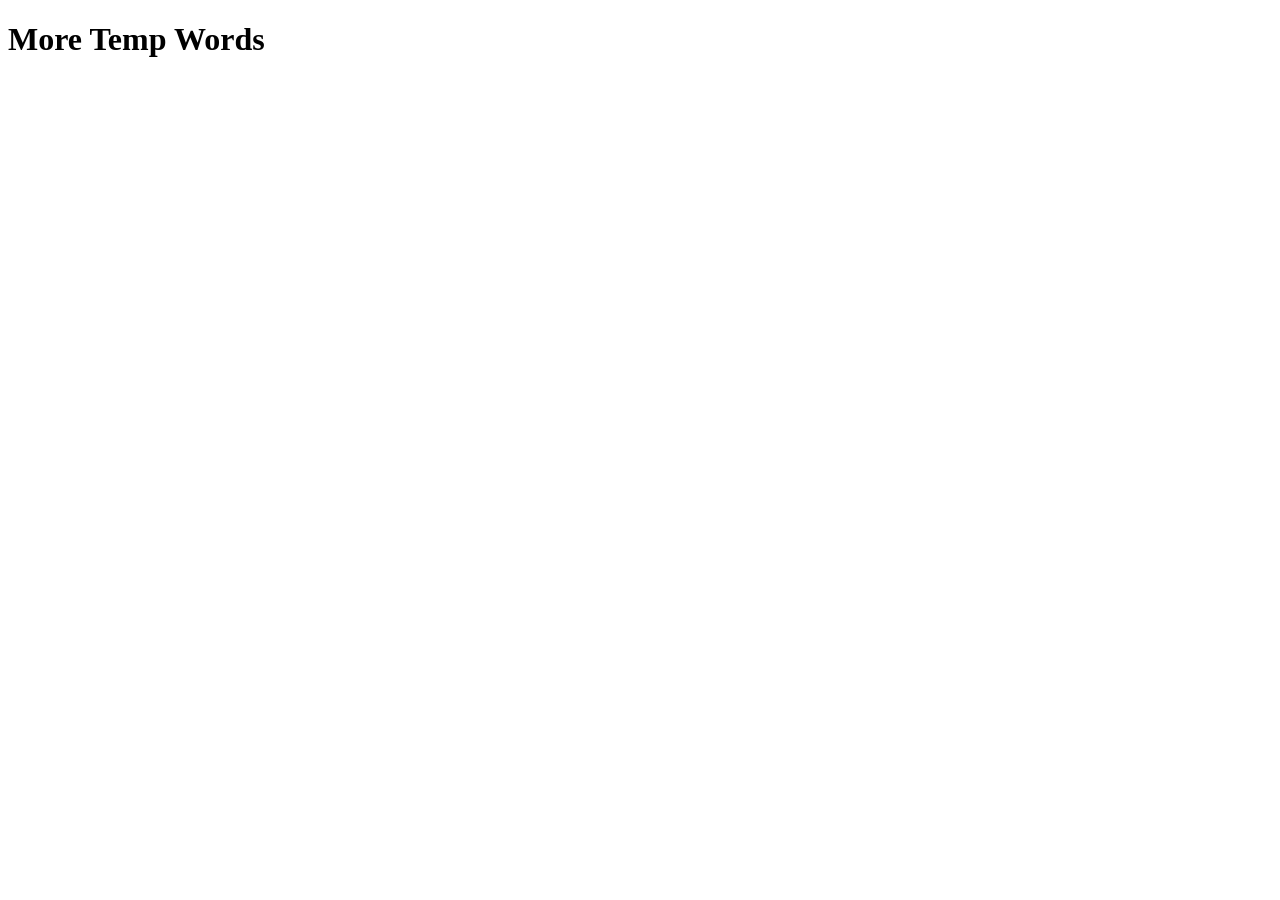
==== budget.html @ 3704514d "Repo Start" ====
<!DOCTYPE html>
<html>
    <head>
        <title> Temp Words </title>
    </head>

    <!-- We Will normalize the styles later i guess we should probbaly do it sooner than later -->
    <style>
    </style>
    
    <body>
        <h1> More Temp Words </h1>
    </body>
</html>
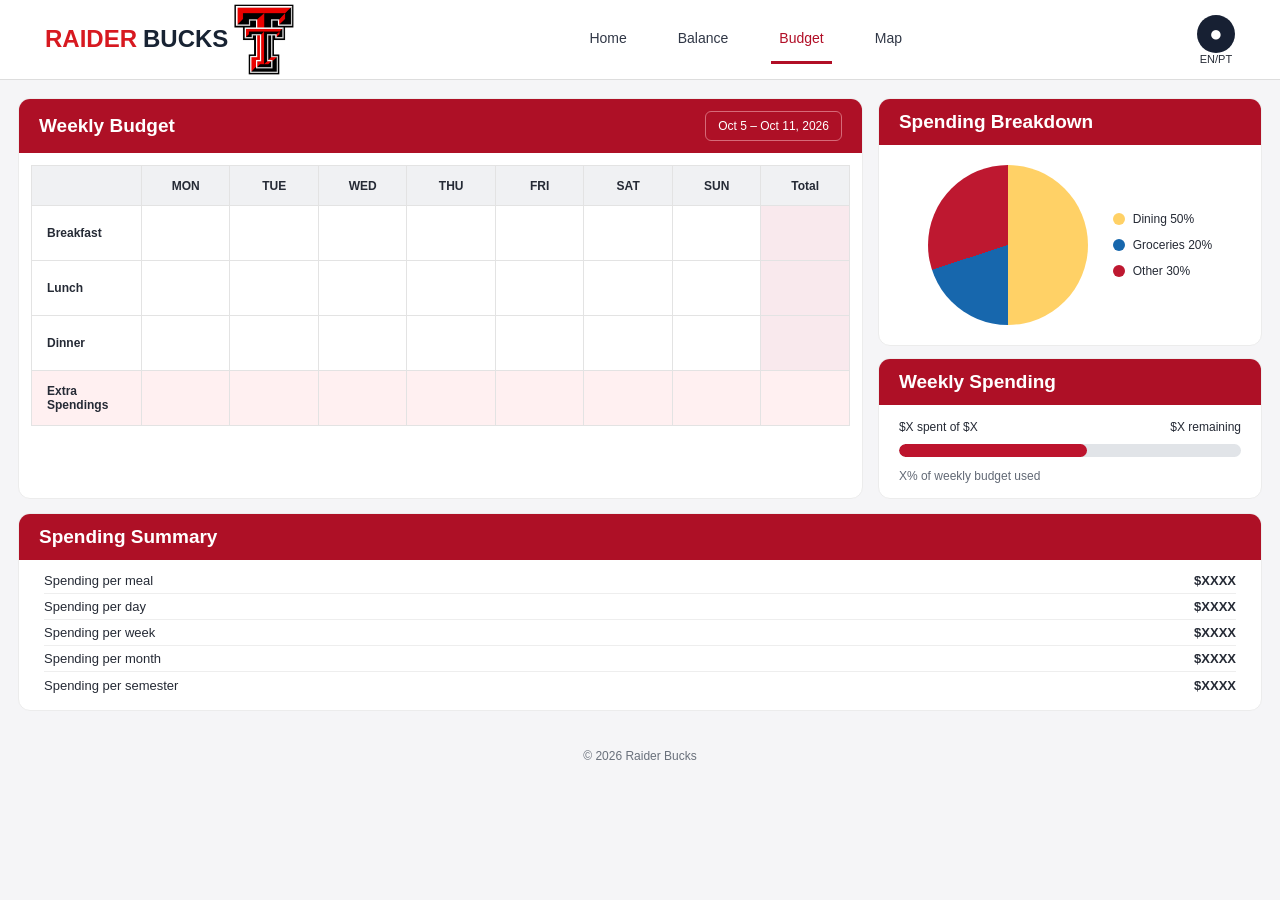
==== commit 4357586a: "Implement Budget page with HTML and CSS" ====
--- a/budget.html
+++ b/budget.html
@@ -1,14 +1,259 @@
 <!DOCTYPE html>
-<html>
-    <head>
-        <title> Temp Words </title>
-    </head>
-
-    <!-- We Will normalize the styles later i guess we should probbaly do it sooner than later -->
-    <style>
-    </style>
-    
-    <body>
-        <h1> More Temp Words </h1>
-    </body>
+<html lang="en">
+
+<head>
+    <meta charset="UTF-8">
+    <meta name="viewport"
+          content="width=device-width, initial-scale=1.0">
+
+    <title>Raider Bucks - Budget</title>
+
+    <link rel="stylesheet" href="css/styles.css">
+</head>
+
+<body>
+
+    <!-- HEADER -->
+    <header class="header">
+
+        <div class="logo">
+            <span class="raider">RAIDER</span>
+            <span class="bucks">BUCKS</span>
+            <img src="images/logo.png" alt="Raider Bucks Logo" width="60">
+        </div>
+
+        <!-- NAVIGATION -->
+        <nav aria-label="Main navigation">
+
+            <a href="home.html">Home</a>
+
+            <a href="balance.html">Balance</a>
+
+            <a href="budget.html"
+               class="active"
+               aria-current="page">Budget</a>
+
+            <a href="map.html">Map</a>
+
+        </nav>
+
+        <div class="profile">
+            <a href="settings.html"
+               aria-label="Profile and settings">
+                <span class="profile-icon">●</span>
+            </a>
+            <span>EN/PT</span>
+        </div>
+
+    </header>
+
+    <!-- MAIN CONTENT -->
+    <main class="container">
+
+        <div class="top-grid">
+
+            <!-- WEEKLY BUDGET -->
+            <section class="card weekly-budget">
+
+                <div class="card-header">
+                    <h1>Weekly Budget</h1>
+                    <span class="date">
+                        Oct 5 – Oct 11, 2026
+                    </span>
+                </div>
+
+                <div class="table-container">
+
+                    <table>
+
+                        <thead>
+                            <tr>
+                                <th scope="col"></th>
+                                <th scope="col">MON</th>
+                                <th scope="col">TUE</th>
+                                <th scope="col">WED</th>
+                                <th scope="col">THU</th>
+                                <th scope="col">FRI</th>
+                                <th scope="col">SAT</th>
+                                <th scope="col">SUN</th>
+                                <th scope="col">Total</th>
+                            </tr>
+                        </thead>
+
+                        <tbody>
+
+                            <tr>
+                                <th scope="row">Breakfast</th>
+                                <td></td>
+                                <td></td>
+                                <td></td>
+                                <td></td>
+                                <td></td>
+                                <td></td>
+                                <td></td>
+                                <td class="total"></td>
+                            </tr>
+
+                            <tr>
+                                <th scope="row">Lunch</th>
+                                <td></td>
+                                <td></td>
+                                <td></td>
+                                <td></td>
+                                <td></td>
+                                <td></td>
+                                <td></td>
+                                <td class="total"></td>
+                            </tr>
+
+                            <tr>
+                                <th scope="row">Dinner</th>
+                                <td></td>
+                                <td></td>
+                                <td></td>
+                                <td></td>
+                                <td></td>
+                                <td></td>
+                                <td></td>
+                                <td class="total"></td>
+                            </tr>
+
+                            <tr class="extra">
+                                <th scope="row">
+                                    Extra<br>Spendings
+                                </th>
+                                <td></td>
+                                <td></td>
+                                <td></td>
+                                <td></td>
+                                <td></td>
+                                <td></td>
+                                <td></td>
+                                <td class="total"></td>
+                            </tr>
+
+                        </tbody>
+
+                    </table>
+
+                </div>
+
+            </section>
+
+            <!-- RIGHT SIDE -->
+            <div class="right-column">
+
+                <!-- SPENDING BREAKDOWN -->
+                <section class="card breakdown">
+
+                    <div class="card-header">
+                        <h2>Spending Breakdown</h2>
+                    </div>
+
+                    <div class="chart-content">
+
+                        <div class="pie-chart"
+                             role="img"
+                             aria-label="Dining 50 percent,
+                             Groceries 20 percent,
+                             Other 30 percent">
+                        </div>
+
+                        <div class="legend">
+
+                            <p>
+                                <span class="dot yellow"></span>
+                                Dining 50%
+                            </p>
+
+                            <p>
+                                <span class="dot blue"></span>
+                                Groceries 20%
+                            </p>
+
+                            <p>
+                                <span class="dot red"></span>
+                                Other 30%
+                            </p>
+
+                        </div>
+
+                    </div>
+
+                </section>
+
+                <!-- WEEKLY SPENDING -->
+                <section class="card spending">
+
+                    <div class="card-header">
+                        <h2>Weekly Spending</h2>
+                    </div>
+
+                    <div class="spending-body">
+
+                        <div class="spending-values">
+                            <span>$X spent of $X</span>
+                            <span>$X remaining</span>
+                        </div>
+
+                        <div class="progress-bar">
+                            <div class="progress"></div>
+                        </div>
+
+                        <p>X% of weekly budget used</p>
+
+                    </div>
+
+                </section>
+
+            </div>
+
+        </div>
+
+        <!-- SPENDING SUMMARY -->
+        <section class="card summary">
+
+            <div class="card-header">
+                <h2>Spending Summary</h2>
+            </div>
+
+            <div class="summary-body">
+
+                <div class="summary-row">
+                    <span>Spending per meal</span>
+                    <strong>$XXXX</strong>
+                </div>
+
+                <div class="summary-row">
+                    <span>Spending per day</span>
+                    <strong>$XXXX</strong>
+                </div>
+
+                <div class="summary-row">
+                    <span>Spending per week</span>
+                    <strong>$XXXX</strong>
+                </div>
+
+                <div class="summary-row">
+                    <span>Spending per month</span>
+                    <strong>$XXXX</strong>
+                </div>
+
+                <div class="summary-row">
+                    <span>Spending per semester</span>
+                    <strong>$XXXX</strong>
+                </div>
+
+            </div>
+
+        </section>
+
+    </main>
+
+    <!-- FOOTER -->
+    <footer class="footer">
+        <p>© 2026 Raider Bucks</p>
+    </footer>
+
+</body>
 </html>
--- a/css/styles.css
+++ b/css/styles.css
@@ -0,0 +1,386 @@
+/* GENERAL STYLES */
+
+* {
+    margin: 0;
+    padding: 0;
+    box-sizing: border-box;
+}
+
+body {
+    font-family: Arial, sans-serif;
+    background-color: #f5f5f7;
+    color: #252a35;
+}
+
+/* HEADER */
+
+.header {
+    background-color: white;
+    height: 80px;
+    display: flex;
+    align-items: center;
+    justify-content: space-between;
+    padding: 0 45px;
+    border-bottom: 1px solid #ddd;
+}
+
+.logo {
+    display: flex;
+    align-items: center;
+    gap: 6px;
+    font-size: 24px;
+    font-weight: bold;
+}
+
+.raider {
+    color: #d71920;
+}
+
+.bucks {
+    color: #182333;
+}
+
+.texas-tech {
+    margin-left: 30px;
+    color: #cc1028;
+    font-size: 30px;
+    font-weight: 900;
+    -webkit-text-stroke: 1px black;
+}
+
+.header nav {
+    display: flex;
+    gap: 35px;
+    align-items: center;
+}
+
+.header nav a {
+    text-decoration: none;
+    color: #303746;
+    font-size: 14px;
+    padding: 15px 8px;
+    border-bottom: 3px solid transparent;
+}
+
+.header nav a:hover,
+.header nav a.active {
+    color: #b10e26;
+    border-bottom: 3px solid #b10e26;
+}
+
+.profile {
+    display: flex;
+    flex-direction: column;
+    align-items: center;
+    font-size: 11px;
+}
+
+.profile a {
+    text-decoration: none;
+}
+
+.profile-icon {
+    width: 38px;
+    height: 38px;
+    border-radius: 50%;
+    background-color: #172033;
+    color: white;
+    display: flex;
+    align-items: center;
+    justify-content: center;
+    font-size: 22px;
+}
+
+/* MAIN CONTAINER */
+
+.container {
+    max-width: 1450px;
+    margin: auto;
+    padding: 18px;
+}
+
+/* GRID LAYOUT */
+
+.top-grid {
+    display: grid;
+    grid-template-columns: 2.2fr 1fr;
+    gap: 15px;
+}
+
+.right-column {
+    display: flex;
+    flex-direction: column;
+    gap: 12px;
+}
+
+/* CARDS */
+
+.card {
+    background-color: white;
+    border-radius: 12px;
+    overflow: hidden;
+    border: 1px solid #ececec;
+}
+
+.card-header {
+    background-color: #ae1026;
+    color: white;
+    padding: 12px 20px;
+    display: flex;
+    align-items: center;
+    justify-content: space-between;
+}
+
+.card-header h1,
+.card-header h2 {
+    font-size: 19px;
+    font-weight: bold;
+}
+
+.date {
+    font-size: 12px;
+    border: 1px solid #d66a78;
+    border-radius: 6px;
+    padding: 7px 12px;
+}
+
+/* WEEKLY BUDGET */
+
+.weekly-budget {
+    min-height: 370px;
+}
+
+.table-container {
+    padding: 12px;
+    overflow-x: auto;
+}
+
+table {
+    width: 100%;
+    border-collapse: collapse;
+    table-layout: fixed;
+    font-size: 12px;
+}
+
+th,
+td {
+    border: 1px solid #e3e3e3;
+    text-align: center;
+    height: 55px;
+    padding: 8px;
+}
+
+thead th {
+    background-color: #f0f1f3;
+    height: 40px;
+}
+
+thead th:first-child {
+    width: 110px;
+}
+
+tbody th {
+    text-align: left;
+    padding-left: 15px;
+    background-color: white;
+}
+
+.total {
+    background-color: #f9e9ed;
+}
+
+.extra th,
+.extra td {
+    background-color: #fff0f1;
+}
+
+/* SPENDING BREAKDOWN */
+
+.breakdown {
+    min-height: 220px;
+}
+
+.chart-content {
+    display: flex;
+    align-items: center;
+    justify-content: center;
+    gap: 25px;
+    padding: 20px;
+}
+
+.pie-chart {
+    width: 160px;
+    height: 160px;
+    border-radius: 50%;
+    flex-shrink: 0;
+
+    background: conic-gradient(
+        #ffd166 0% 50%,
+        #1767ad 50% 70%,
+        #be1830 70% 100%
+    );
+}
+
+.legend {
+    display: flex;
+    flex-direction: column;
+    gap: 12px;
+    font-size: 12px;
+}
+
+.legend p {
+    display: flex;
+    align-items: center;
+    gap: 8px;
+    white-space: nowrap;
+}
+
+.dot {
+    width: 12px;
+    height: 12px;
+    display: inline-block;
+    border-radius: 50%;
+}
+
+.yellow {
+    background-color: #ffd166;
+}
+
+.blue {
+    background-color: #1767ad;
+}
+
+.red {
+    background-color: #be1830;
+}
+
+/* WEEKLY SPENDING */
+
+.spending {
+    flex: 1;
+}
+
+.spending-body {
+    padding: 15px 20px;
+}
+
+.spending-values {
+    display: flex;
+    justify-content: space-between;
+    font-size: 12px;
+    margin-bottom: 10px;
+}
+
+.progress-bar {
+    width: 100%;
+    height: 13px;
+    background-color: #e1e4e8;
+    border-radius: 20px;
+    overflow: hidden;
+}
+
+.progress {
+    width: 55%;
+    height: 100%;
+    background-color: #bd142d;
+    border-radius: 20px;
+}
+
+.spending-body p {
+    margin-top: 12px;
+    font-size: 12px;
+    color: #626975;
+}
+
+/* SPENDING SUMMARY */
+
+.summary {
+    margin-top: 14px;
+}
+
+.summary-body {
+    padding: 8px 25px 12px;
+}
+
+.summary-row {
+    display: flex;
+    justify-content: space-between;
+    align-items: center;
+    min-height: 26px;
+    border-bottom: 1px solid #eeeeee;
+    font-size: 13px;
+}
+
+.summary-row:last-child {
+    border-bottom: none;
+}
+
+/* FOOTER */
+
+.footer {
+    text-align: center;
+    padding: 20px;
+    color: #69707b;
+    font-size: 12px;
+}
+
+/* RESPONSIVE DESIGN */
+
+@media (max-width: 900px) {
+
+    .top-grid {
+        grid-template-columns: 1fr;
+    }
+
+    .right-column {
+        display: grid;
+        grid-template-columns: 1fr 1fr;
+    }
+
+    .header {
+        flex-wrap: wrap;
+        height: auto;
+        padding: 15px;
+    }
+}
+
+@media (max-width: 600px) {
+
+    .header {
+        flex-direction: column;
+        gap: 15px;
+    }
+
+    .header nav {
+        flex-wrap: wrap;
+        justify-content: center;
+        gap: 10px;
+    }
+
+    .logo {
+        font-size: 20px;
+    }
+
+    .top-grid {
+        grid-template-columns: 1fr;
+    }
+
+    .right-column {
+        grid-template-columns: 1fr;
+    }
+
+    .chart-content {
+        flex-wrap: wrap;
+    }
+
+    table {
+        min-width: 650px;
+    }
+
+    .card-header h1,
+    .card-header h2 {
+        font-size: 16px;
+    }
+
+    .date {
+        font-size: 10px;
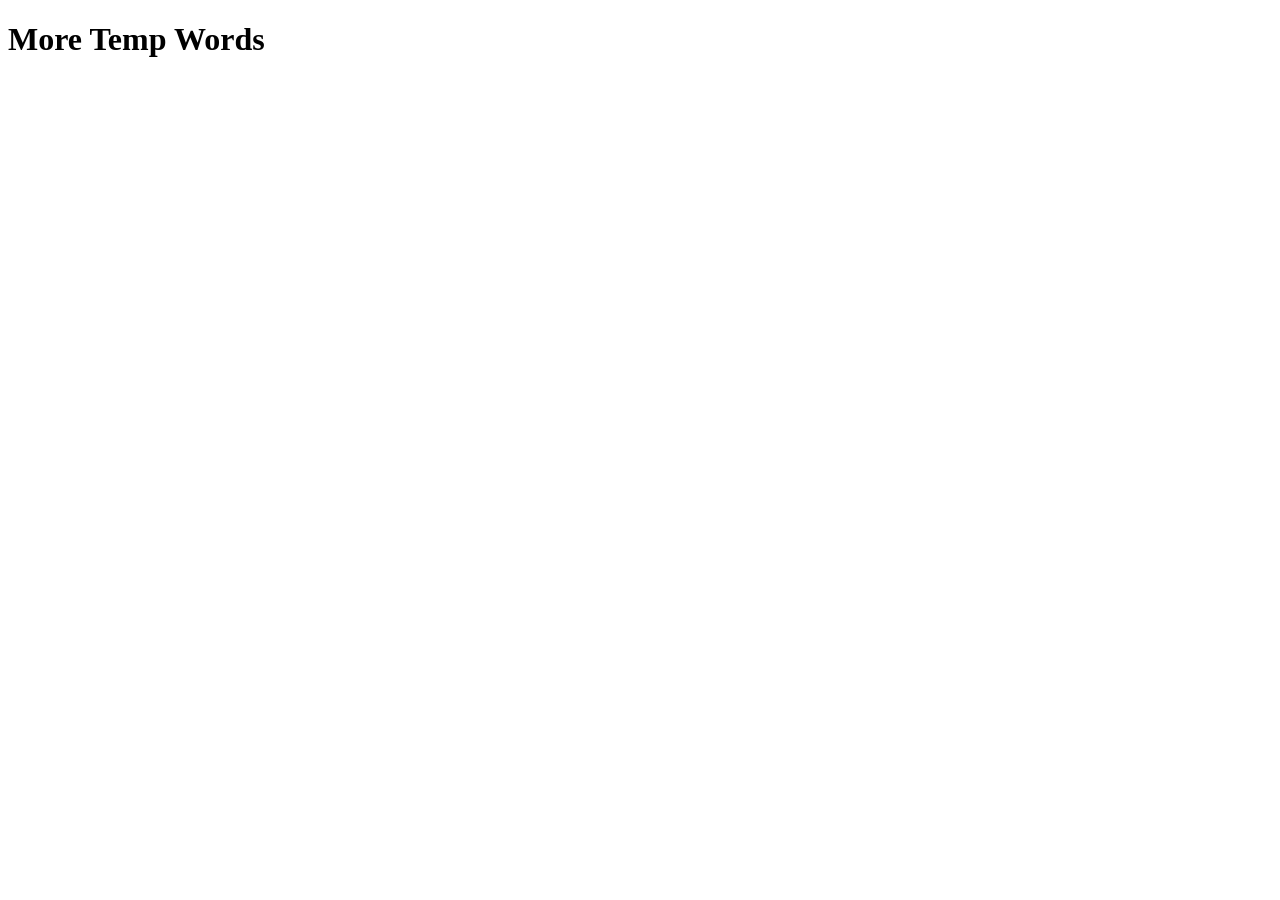
==== commit e1d85e0f: "created branch settings-page" ====
--- a/budget.html
+++ b/budget.html
@@ -1,259 +1,13 @@
 <!DOCTYPE html>
-<html lang="en">
+<html>
+    <head>
+        <title> Temp Words </title>
+    </head>
 
-<head>
-    <meta charset="UTF-8">
-    <meta name="viewport"
-          content="width=device-width, initial-scale=1.0">
-
-    <title>Raider Bucks - Budget</title>
-
-    <link rel="stylesheet" href="css/styles.css">
-</head>
-
-<body>
-
-    <!-- HEADER -->
-    <header class="header">
-
-        <div class="logo">
-            <span class="raider">RAIDER</span>
-            <span class="bucks">BUCKS</span>
-            <img src="images/logo.png" alt="Raider Bucks Logo" width="60">
-        </div>
-
-        <!-- NAVIGATION -->
-        <nav aria-label="Main navigation">
-
-            <a href="home.html">Home</a>
-
-            <a href="balance.html">Balance</a>
-
-            <a href="budget.html"
-               class="active"
-               aria-current="page">Budget</a>
-
-            <a href="map.html">Map</a>
-
-        </nav>
-
-        <div class="profile">
-            <a href="settings.html"
-               aria-label="Profile and settings">
-                <span class="profile-icon">●</span>
-            </a>
-            <span>EN/PT</span>
-        </div>
-
-    </header>
-
-    <!-- MAIN CONTENT -->
-    <main class="container">
-
-        <div class="top-grid">
-
-            <!-- WEEKLY BUDGET -->
-            <section class="card weekly-budget">
-
-                <div class="card-header">
-                    <h1>Weekly Budget</h1>
-                    <span class="date">
-                        Oct 5 – Oct 11, 2026
-                    </span>
-                </div>
-
-                <div class="table-container">
-
-                    <table>
-
-                        <thead>
-                            <tr>
-                                <th scope="col"></th>
-                                <th scope="col">MON</th>
-                                <th scope="col">TUE</th>
-                                <th scope="col">WED</th>
-                                <th scope="col">THU</th>
-                                <th scope="col">FRI</th>
-                                <th scope="col">SAT</th>
-                                <th scope="col">SUN</th>
-                                <th scope="col">Total</th>
-                            </tr>
-                        </thead>
-
-                        <tbody>
-
-                            <tr>
-                                <th scope="row">Breakfast</th>
-                                <td></td>
-                                <td></td>
-                                <td></td>
-                                <td></td>
-                                <td></td>
-                                <td></td>
-                                <td></td>
-                                <td class="total"></td>
-                            </tr>
-
-                            <tr>
-                                <th scope="row">Lunch</th>
-                                <td></td>
-                                <td></td>
-                                <td></td>
-                                <td></td>
-                                <td></td>
-                                <td></td>
-                                <td></td>
-                                <td class="total"></td>
-                            </tr>
-
-                            <tr>
-                                <th scope="row">Dinner</th>
-                                <td></td>
-                                <td></td>
-                                <td></td>
-                                <td></td>
-                                <td></td>
-                                <td></td>
-                                <td></td>
-                                <td class="total"></td>
-                            </tr>
-
-                            <tr class="extra">
-                                <th scope="row">
-                                    Extra<br>Spendings
-                                </th>
-                                <td></td>
-                                <td></td>
-                                <td></td>
-                                <td></td>
-                                <td></td>
-                                <td></td>
-                                <td></td>
-                                <td class="total"></td>
-                            </tr>
-
-                        </tbody>
-
-                    </table>
-
-                </div>
-
-            </section>
-
-            <!-- RIGHT SIDE -->
-            <div class="right-column">
-
-                <!-- SPENDING BREAKDOWN -->
-                <section class="card breakdown">
-
-                    <div class="card-header">
-                        <h2>Spending Breakdown</h2>
-                    </div>
-
-                    <div class="chart-content">
-
-                        <div class="pie-chart"
-                             role="img"
-                             aria-label="Dining 50 percent,
-                             Groceries 20 percent,
-                             Other 30 percent">
-                        </div>
-
-                        <div class="legend">
-
-                            <p>
-                                <span class="dot yellow"></span>
-                                Dining 50%
-                            </p>
-
-                            <p>
-                                <span class="dot blue"></span>
-                                Groceries 20%
-                            </p>
-
-                            <p>
-                                <span class="dot red"></span>
-                                Other 30%
-                            </p>
-
-                        </div>
-
-                    </div>
-
-                </section>
-
-                <!-- WEEKLY SPENDING -->
-                <section class="card spending">
-
-                    <div class="card-header">
-                        <h2>Weekly Spending</h2>
-                    </div>
-
-                    <div class="spending-body">
-
-                        <div class="spending-values">
-                            <span>$X spent of $X</span>
-                            <span>$X remaining</span>
-                        </div>
-
-                        <div class="progress-bar">
-                            <div class="progress"></div>
-                        </div>
-
-                        <p>X% of weekly budget used</p>
-
-                    </div>
-
-                </section>
-
-            </div>
-
-        </div>
-
-        <!-- SPENDING SUMMARY -->
-        <section class="card summary">
-
-            <div class="card-header">
-                <h2>Spending Summary</h2>
-            </div>
-
-            <div class="summary-body">
-
-                <div class="summary-row">
-                    <span>Spending per meal</span>
-                    <strong>$XXXX</strong>
-                </div>
-
-                <div class="summary-row">
-                    <span>Spending per day</span>
-                    <strong>$XXXX</strong>
-                </div>
-
-                <div class="summary-row">
-                    <span>Spending per week</span>
-                    <strong>$XXXX</strong>
-                </div>
-
-                <div class="summary-row">
-                    <span>Spending per month</span>
-                    <strong>$XXXX</strong>
-                </div>
-
-                <div class="summary-row">
-                    <span>Spending per semester</span>
-                    <strong>$XXXX</strong>
-                </div>
-
-            </div>
-
-        </section>
-
-    </main>
-
-    <!-- FOOTER -->
-    <footer class="footer">
-        <p>© 2026 Raider Bucks</p>
-    </footer>
-
-</body>
+    <!-- We Will normalize the styles later i guess we should probbaly do it sooner than later -->
+    <link rel="stylesheet" href="raiderstyle.css">
+    
+    <body>
+        <h1> More Temp Words </h1>
+    </body>
 </html>
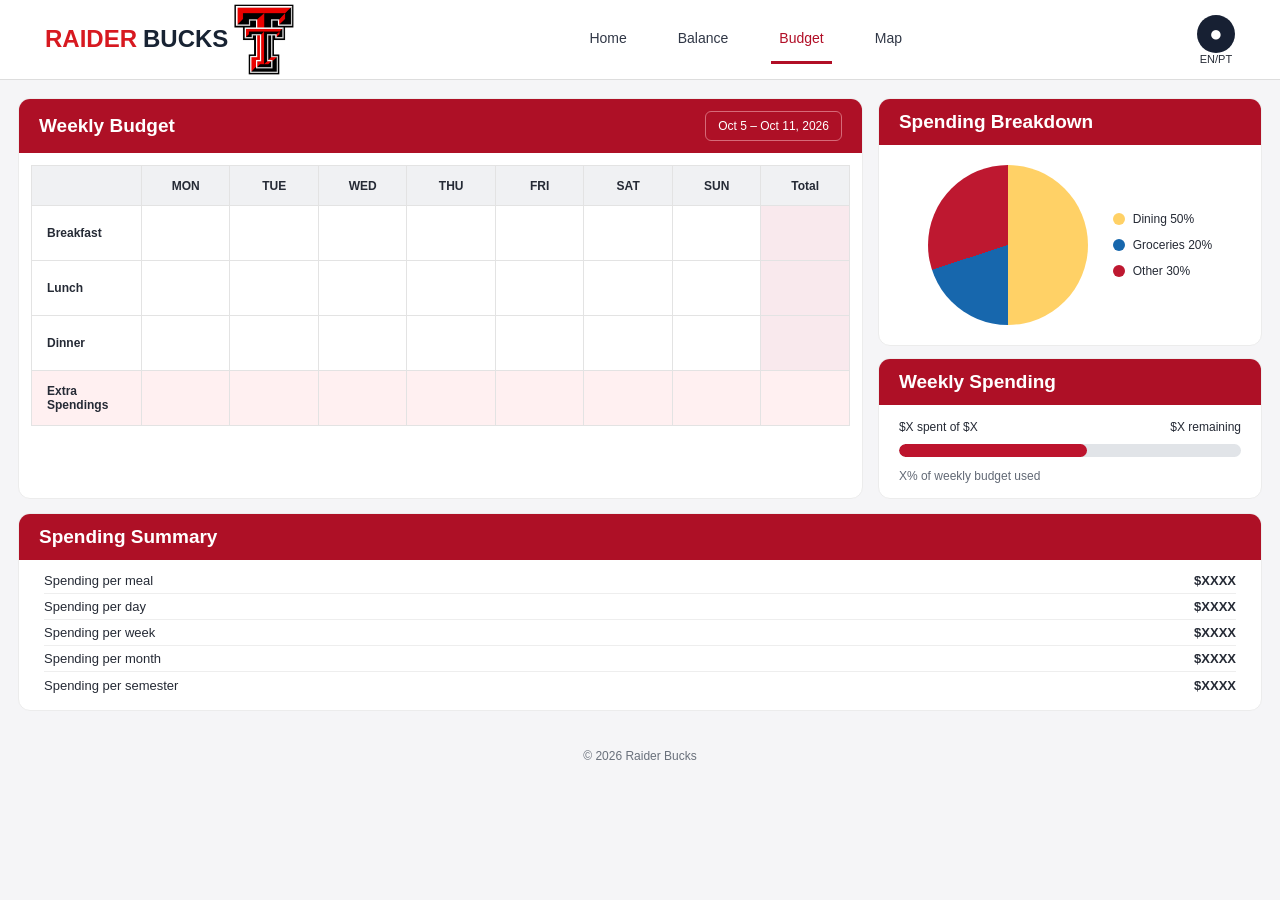
==== commit 9d267dba: "Merge pull request #2 from Ashie2607/rafael-page Implement Budget page with HTML and CSS" ====
--- a/budget.html
+++ b/budget.html
@@ -1,13 +1,259 @@
 <!DOCTYPE html>
-<html>
-    <head>
-        <title> Temp Words </title>
-    </head>
-
-    <!-- We Will normalize the styles later i guess we should probbaly do it sooner than later -->
-    <link rel="stylesheet" href="raiderstyle.css">
-    
-    <body>
-        <h1> More Temp Words </h1>
-    </body>
+<html lang="en">
+
+<head>
+    <meta charset="UTF-8">
+    <meta name="viewport"
+          content="width=device-width, initial-scale=1.0">
+
+    <title>Raider Bucks - Budget</title>
+
+    <link rel="stylesheet" href="css/styles.css">
+</head>
+
+<body>
+
+    <!-- HEADER -->
+    <header class="header">
+
+        <div class="logo">
+            <span class="raider">RAIDER</span>
+            <span class="bucks">BUCKS</span>
+            <img src="images/logo.png" alt="Raider Bucks Logo" width="60">
+        </div>
+
+        <!-- NAVIGATION -->
+        <nav aria-label="Main navigation">
+
+            <a href="home.html">Home</a>
+
+            <a href="balance.html">Balance</a>
+
+            <a href="budget.html"
+               class="active"
+               aria-current="page">Budget</a>
+
+            <a href="map.html">Map</a>
+
+        </nav>
+
+        <div class="profile">
+            <a href="settings.html"
+               aria-label="Profile and settings">
+                <span class="profile-icon">●</span>
+            </a>
+            <span>EN/PT</span>
+        </div>
+
+    </header>
+
+    <!-- MAIN CONTENT -->
+    <main class="container">
+
+        <div class="top-grid">
+
+            <!-- WEEKLY BUDGET -->
+            <section class="card weekly-budget">
+
+                <div class="card-header">
+                    <h1>Weekly Budget</h1>
+                    <span class="date">
+                        Oct 5 – Oct 11, 2026
+                    </span>
+                </div>
+
+                <div class="table-container">
+
+                    <table>
+
+                        <thead>
+                            <tr>
+                                <th scope="col"></th>
+                                <th scope="col">MON</th>
+                                <th scope="col">TUE</th>
+                                <th scope="col">WED</th>
+                                <th scope="col">THU</th>
+                                <th scope="col">FRI</th>
+                                <th scope="col">SAT</th>
+                                <th scope="col">SUN</th>
+                                <th scope="col">Total</th>
+                            </tr>
+                        </thead>
+
+                        <tbody>
+
+                            <tr>
+                                <th scope="row">Breakfast</th>
+                                <td></td>
+                                <td></td>
+                                <td></td>
+                                <td></td>
+                                <td></td>
+                                <td></td>
+                                <td></td>
+                                <td class="total"></td>
+                            </tr>
+
+                            <tr>
+                                <th scope="row">Lunch</th>
+                                <td></td>
+                                <td></td>
+                                <td></td>
+                                <td></td>
+                                <td></td>
+                                <td></td>
+                                <td></td>
+                                <td class="total"></td>
+                            </tr>
+
+                            <tr>
+                                <th scope="row">Dinner</th>
+                                <td></td>
+                                <td></td>
+                                <td></td>
+                                <td></td>
+                                <td></td>
+                                <td></td>
+                                <td></td>
+                                <td class="total"></td>
+                            </tr>
+
+                            <tr class="extra">
+                                <th scope="row">
+                                    Extra<br>Spendings
+                                </th>
+                                <td></td>
+                                <td></td>
+                                <td></td>
+                                <td></td>
+                                <td></td>
+                                <td></td>
+                                <td></td>
+                                <td class="total"></td>
+                            </tr>
+
+                        </tbody>
+
+                    </table>
+
+                </div>
+
+            </section>
+
+            <!-- RIGHT SIDE -->
+            <div class="right-column">
+
+                <!-- SPENDING BREAKDOWN -->
+                <section class="card breakdown">
+
+                    <div class="card-header">
+                        <h2>Spending Breakdown</h2>
+                    </div>
+
+                    <div class="chart-content">
+
+                        <div class="pie-chart"
+                             role="img"
+                             aria-label="Dining 50 percent,
+                             Groceries 20 percent,
+                             Other 30 percent">
+                        </div>
+
+                        <div class="legend">
+
+                            <p>
+                                <span class="dot yellow"></span>
+                                Dining 50%
+                            </p>
+
+                            <p>
+                                <span class="dot blue"></span>
+                                Groceries 20%
+                            </p>
+
+                            <p>
+                                <span class="dot red"></span>
+                                Other 30%
+                            </p>
+
+                        </div>
+
+                    </div>
+
+                </section>
+
+                <!-- WEEKLY SPENDING -->
+                <section class="card spending">
+
+                    <div class="card-header">
+                        <h2>Weekly Spending</h2>
+                    </div>
+
+                    <div class="spending-body">
+
+                        <div class="spending-values">
+                            <span>$X spent of $X</span>
+                            <span>$X remaining</span>
+                        </div>
+
+                        <div class="progress-bar">
+                            <div class="progress"></div>
+                        </div>
+
+                        <p>X% of weekly budget used</p>
+
+                    </div>
+
+                </section>
+
+            </div>
+
+        </div>
+
+        <!-- SPENDING SUMMARY -->
+        <section class="card summary">
+
+            <div class="card-header">
+                <h2>Spending Summary</h2>
+            </div>
+
+            <div class="summary-body">
+
+                <div class="summary-row">
+                    <span>Spending per meal</span>
+                    <strong>$XXXX</strong>
+                </div>
+
+                <div class="summary-row">
+                    <span>Spending per day</span>
+                    <strong>$XXXX</strong>
+                </div>
+
+                <div class="summary-row">
+                    <span>Spending per week</span>
+                    <strong>$XXXX</strong>
+                </div>
+
+                <div class="summary-row">
+                    <span>Spending per month</span>
+                    <strong>$XXXX</strong>
+                </div>
+
+                <div class="summary-row">
+                    <span>Spending per semester</span>
+                    <strong>$XXXX</strong>
+                </div>
+
+            </div>
+
+        </section>
+
+    </main>
+
+    <!-- FOOTER -->
+    <footer class="footer">
+        <p>© 2026 Raider Bucks</p>
+    </footer>
+
+</body>
 </html>
--- a/css/styles.css
+++ b/css/styles.css
@@ -0,0 +1,386 @@
+/* GENERAL STYLES */
+
+* {
+    margin: 0;
+    padding: 0;
+    box-sizing: border-box;
+}
+
+body {
+    font-family: Arial, sans-serif;
+    background-color: #f5f5f7;
+    color: #252a35;
+}
+
+/* HEADER */
+
+.header {
+    background-color: white;
+    height: 80px;
+    display: flex;
+    align-items: center;
+    justify-content: space-between;
+    padding: 0 45px;
+    border-bottom: 1px solid #ddd;
+}
+
+.logo {
+    display: flex;
+    align-items: center;
+    gap: 6px;
+    font-size: 24px;
+    font-weight: bold;
+}
+
+.raider {
+    color: #d71920;
+}
+
+.bucks {
+    color: #182333;
+}
+
+.texas-tech {
+    margin-left: 30px;
+    color: #cc1028;
+    font-size: 30px;
+    font-weight: 900;
+    -webkit-text-stroke: 1px black;
+}
+
+.header nav {
+    display: flex;
+    gap: 35px;
+    align-items: center;
+}
+
+.header nav a {
+    text-decoration: none;
+    color: #303746;
+    font-size: 14px;
+    padding: 15px 8px;
+    border-bottom: 3px solid transparent;
+}
+
+.header nav a:hover,
+.header nav a.active {
+    color: #b10e26;
+    border-bottom: 3px solid #b10e26;
+}
+
+.profile {
+    display: flex;
+    flex-direction: column;
+    align-items: center;
+    font-size: 11px;
+}
+
+.profile a {
+    text-decoration: none;
+}
+
+.profile-icon {
+    width: 38px;
+    height: 38px;
+    border-radius: 50%;
+    background-color: #172033;
+    color: white;
+    display: flex;
+    align-items: center;
+    justify-content: center;
+    font-size: 22px;
+}
+
+/* MAIN CONTAINER */
+
+.container {
+    max-width: 1450px;
+    margin: auto;
+    padding: 18px;
+}
+
+/* GRID LAYOUT */
+
+.top-grid {
+    display: grid;
+    grid-template-columns: 2.2fr 1fr;
+    gap: 15px;
+}
+
+.right-column {
+    display: flex;
+    flex-direction: column;
+    gap: 12px;
+}
+
+/* CARDS */
+
+.card {
+    background-color: white;
+    border-radius: 12px;
+    overflow: hidden;
+    border: 1px solid #ececec;
+}
+
+.card-header {
+    background-color: #ae1026;
+    color: white;
+    padding: 12px 20px;
+    display: flex;
+    align-items: center;
+    justify-content: space-between;
+}
+
+.card-header h1,
+.card-header h2 {
+    font-size: 19px;
+    font-weight: bold;
+}
+
+.date {
+    font-size: 12px;
+    border: 1px solid #d66a78;
+    border-radius: 6px;
+    padding: 7px 12px;
+}
+
+/* WEEKLY BUDGET */
+
+.weekly-budget {
+    min-height: 370px;
+}
+
+.table-container {
+    padding: 12px;
+    overflow-x: auto;
+}
+
+table {
+    width: 100%;
+    border-collapse: collapse;
+    table-layout: fixed;
+    font-size: 12px;
+}
+
+th,
+td {
+    border: 1px solid #e3e3e3;
+    text-align: center;
+    height: 55px;
+    padding: 8px;
+}
+
+thead th {
+    background-color: #f0f1f3;
+    height: 40px;
+}
+
+thead th:first-child {
+    width: 110px;
+}
+
+tbody th {
+    text-align: left;
+    padding-left: 15px;
+    background-color: white;
+}
+
+.total {
+    background-color: #f9e9ed;
+}
+
+.extra th,
+.extra td {
+    background-color: #fff0f1;
+}
+
+/* SPENDING BREAKDOWN */
+
+.breakdown {
+    min-height: 220px;
+}
+
+.chart-content {
+    display: flex;
+    align-items: center;
+    justify-content: center;
+    gap: 25px;
+    padding: 20px;
+}
+
+.pie-chart {
+    width: 160px;
+    height: 160px;
+    border-radius: 50%;
+    flex-shrink: 0;
+
+    background: conic-gradient(
+        #ffd166 0% 50%,
+        #1767ad 50% 70%,
+        #be1830 70% 100%
+    );
+}
+
+.legend {
+    display: flex;
+    flex-direction: column;
+    gap: 12px;
+    font-size: 12px;
+}
+
+.legend p {
+    display: flex;
+    align-items: center;
+    gap: 8px;
+    white-space: nowrap;
+}
+
+.dot {
+    width: 12px;
+    height: 12px;
+    display: inline-block;
+    border-radius: 50%;
+}
+
+.yellow {
+    background-color: #ffd166;
+}
+
+.blue {
+    background-color: #1767ad;
+}
+
+.red {
+    background-color: #be1830;
+}
+
+/* WEEKLY SPENDING */
+
+.spending {
+    flex: 1;
+}
+
+.spending-body {
+    padding: 15px 20px;
+}
+
+.spending-values {
+    display: flex;
+    justify-content: space-between;
+    font-size: 12px;
+    margin-bottom: 10px;
+}
+
+.progress-bar {
+    width: 100%;
+    height: 13px;
+    background-color: #e1e4e8;
+    border-radius: 20px;
+    overflow: hidden;
+}
+
+.progress {
+    width: 55%;
+    height: 100%;
+    background-color: #bd142d;
+    border-radius: 20px;
+}
+
+.spending-body p {
+    margin-top: 12px;
+    font-size: 12px;
+    color: #626975;
+}
+
+/* SPENDING SUMMARY */
+
+.summary {
+    margin-top: 14px;
+}
+
+.summary-body {
+    padding: 8px 25px 12px;
+}
+
+.summary-row {
+    display: flex;
+    justify-content: space-between;
+    align-items: center;
+    min-height: 26px;
+    border-bottom: 1px solid #eeeeee;
+    font-size: 13px;
+}
+
+.summary-row:last-child {
+    border-bottom: none;
+}
+
+/* FOOTER */
+
+.footer {
+    text-align: center;
+    padding: 20px;
+    color: #69707b;
+    font-size: 12px;
+}
+
+/* RESPONSIVE DESIGN */
+
+@media (max-width: 900px) {
+
+    .top-grid {
+        grid-template-columns: 1fr;
+    }
+
+    .right-column {
+        display: grid;
+        grid-template-columns: 1fr 1fr;
+    }
+
+    .header {
+        flex-wrap: wrap;
+        height: auto;
+        padding: 15px;
+    }
+}
+
+@media (max-width: 600px) {
+
+    .header {
+        flex-direction: column;
+        gap: 15px;
+    }
+
+    .header nav {
+        flex-wrap: wrap;
+        justify-content: center;
+        gap: 10px;
+    }
+
+    .logo {
+        font-size: 20px;
+    }
+
+    .top-grid {
+        grid-template-columns: 1fr;
+    }
+
+    .right-column {
+        grid-template-columns: 1fr;
+    }
+
+    .chart-content {
+        flex-wrap: wrap;
+    }
+
+    table {
+        min-width: 650px;
+    }
+
+    .card-header h1,
+    .card-header h2 {
+        font-size: 16px;
+    }
+
+    .date {
+        font-size: 10px;
